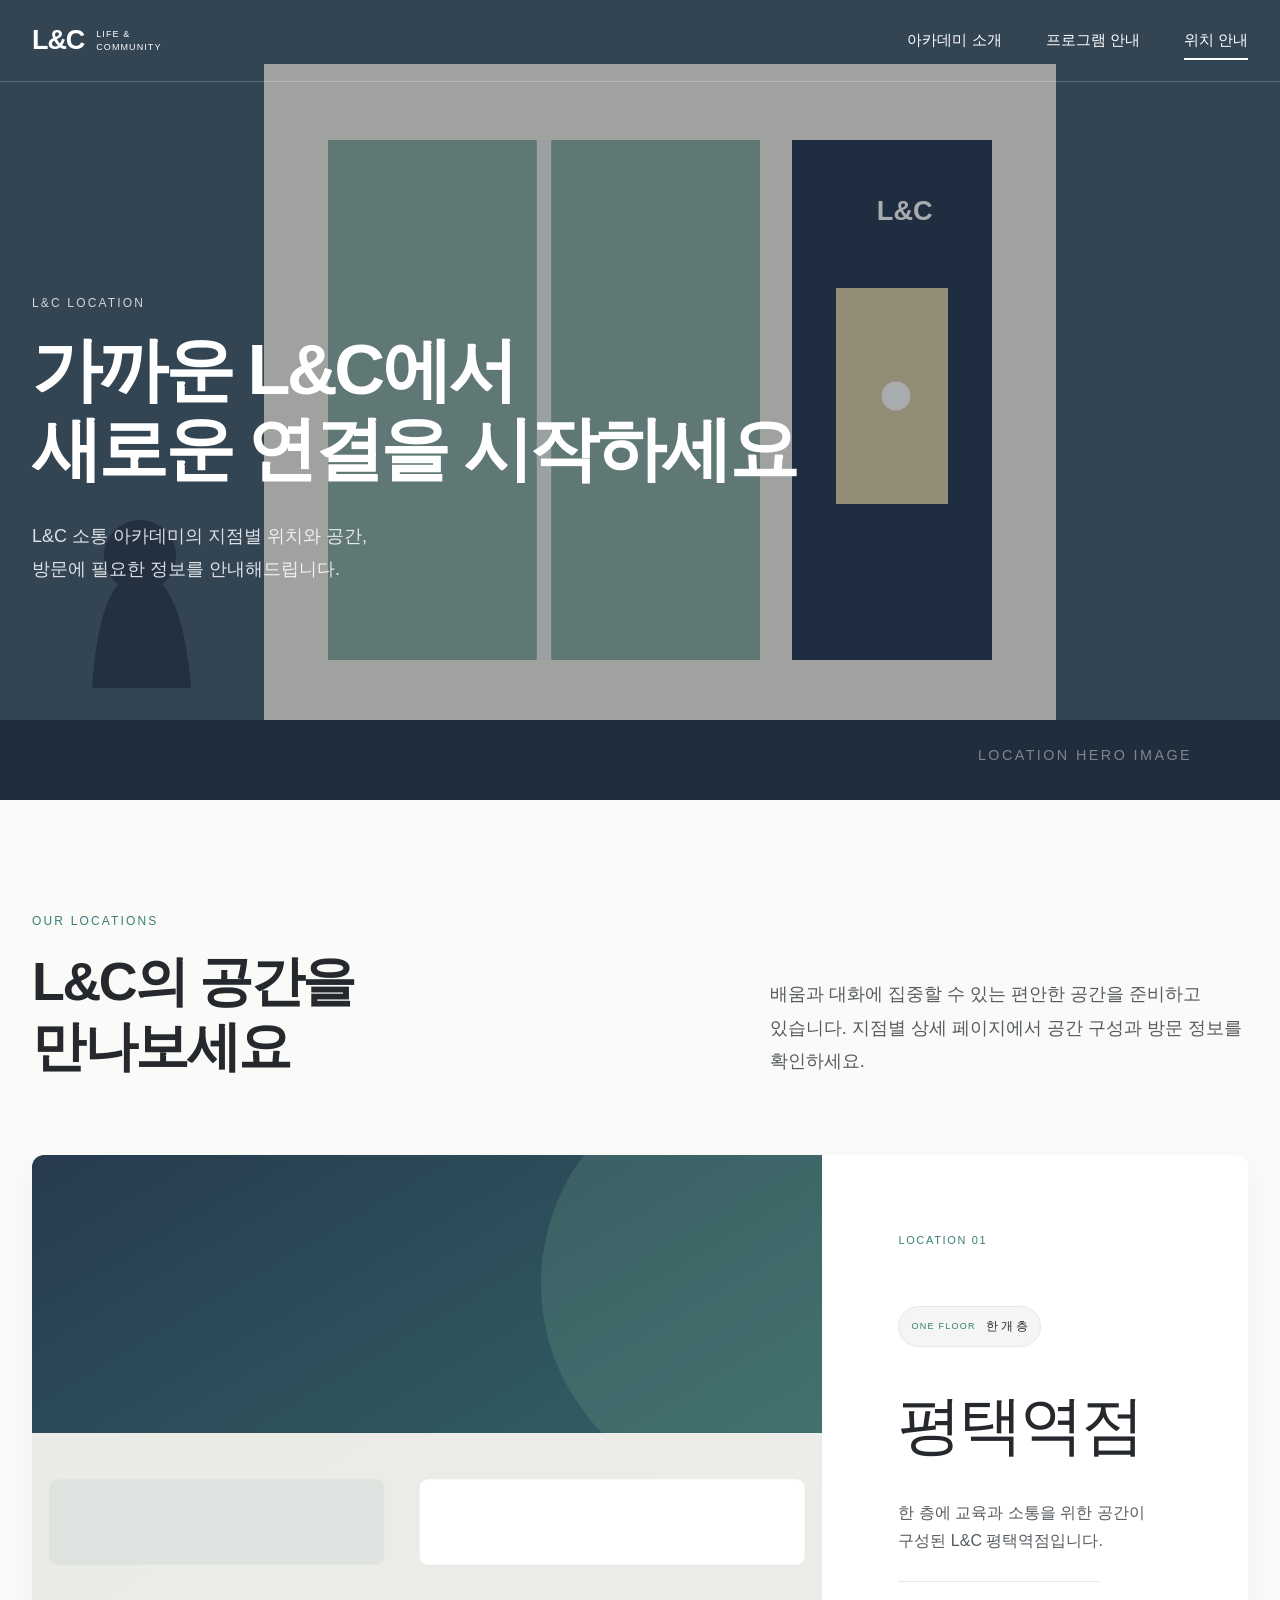
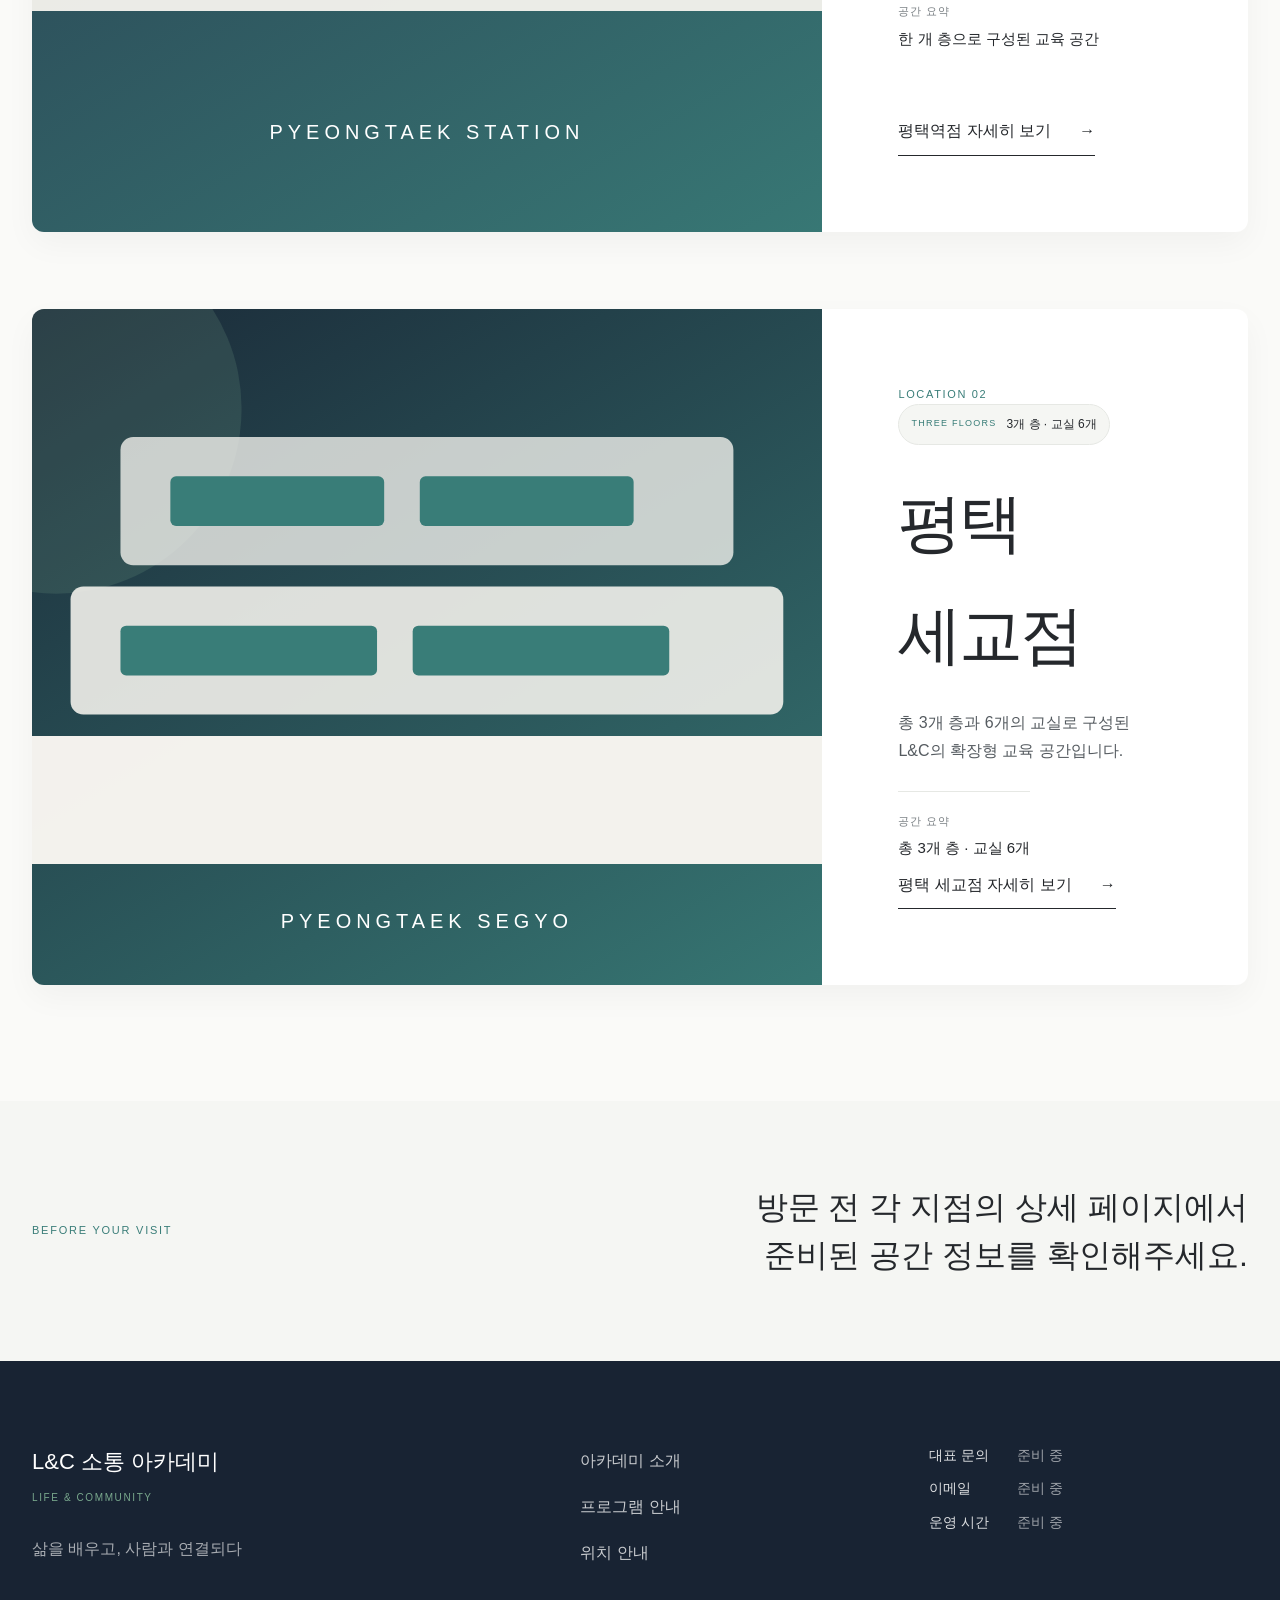
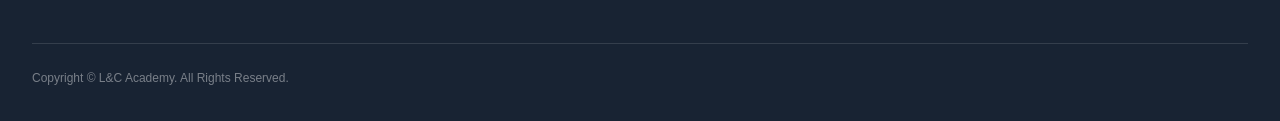
==== location.html @ 7b22af2c "Prepare L&C Academy website for production deployment" ====
<!doctype html>
<html lang="ko">
<head>
  <meta charset="utf-8">
  <meta name="viewport" content="width=device-width, initial-scale=1">
  <meta name="robots" content="noindex, nofollow">
  <meta name="description" content="L&C 소통 아카데미 평택역점과 평택 세교점의 공간 및 방문 정보를 확인하세요.">
  <meta name="theme-color" content="#26354a">
  <title>위치 안내 | L&amp;C 소통 아카데미</title>
  <link rel="stylesheet" href="assets/css/style.css">
</head>
<body class="lnc-page" data-page="location">
  <a class="lnc-skip-link" href="#lnc-main">본문으로 바로가기</a>
  <header class="lnc-header" data-header>
    <div class="lnc-header-inner">
      <a class="lnc-wordmark" href="index.html" aria-label="L&C 소통 아카데미 홈"><span class="lnc-wordmark-main">L&amp;C</span><span class="lnc-wordmark-sub">LIFE &amp; COMMUNITY</span></a>
      <button class="lnc-menu-toggle" type="button" aria-expanded="false" aria-controls="lnc-primary-nav" aria-label="메뉴 열기" data-menu-toggle><span class="lnc-menu-line"></span><span class="lnc-menu-line"></span></button>
      <nav class="lnc-nav" id="lnc-primary-nav" aria-label="주요 메뉴" data-menu><a class="lnc-nav-link" data-nav-page="academy" href="index.html">아카데미 소개</a><a class="lnc-nav-link" data-nav-page="programs" href="programs.html">프로그램 안내</a><a class="lnc-nav-link" data-nav-page="location" href="location.html">위치 안내</a></nav>
      <button class="lnc-menu-scrim" type="button" aria-label="메뉴 닫기" tabindex="-1" data-menu-scrim></button>
    </div>
  </header>

  <main id="lnc-main">
    <section class="lnc-subhero lnc-location-hero" aria-labelledby="lnc-location-title">
      <img class="lnc-hero-image" src="assets/images/placeholders/location-hero.svg" alt="편안한 대화와 배움을 위해 마련된 L&C 공간">
      <div class="lnc-hero-overlay"></div>
      <div class="lnc-container lnc-subhero-content"><p class="lnc-eyebrow lnc-eyebrow-light">L&amp;C LOCATION</p><h1 id="lnc-location-title">가까운 L&amp;C에서<br>새로운 연결을 시작하세요</h1><p>L&amp;C 소통 아카데미의 지점별 위치와 공간,<br>방문에 필요한 정보를 안내해드립니다.</p></div>
    </section>

    <section class="lnc-section lnc-locations" aria-labelledby="lnc-locations-title">
      <div class="lnc-container">
        <div class="lnc-section-heading lnc-section-heading-split"><div><p class="lnc-eyebrow">OUR LOCATIONS</p><h2 class="lnc-section-title" id="lnc-locations-title">L&amp;C의 공간을<br>만나보세요</h2></div><p class="lnc-section-summary">배움과 대화에 집중할 수 있는 편안한 공간을 준비하고 있습니다. 지점별 상세 페이지에서 공간 구성과 방문 정보를 확인하세요.</p></div>
        <div class="lnc-location-list">
          <article class="lnc-location-card lnc-reveal">
            <a class="lnc-location-image" href="locations/pyeongtaek-station.html" aria-label="평택역점 상세 정보 보기"><img src="assets/images/location/location-station.svg" alt="한 개 층으로 구성된 L&C 평택역점 교육 공간 안내 이미지"></a>
            <div class="lnc-location-info">
              <span class="lnc-location-number">LOCATION 01</span>
              <div class="lnc-location-copy">
                <span class="lnc-location-tag"><span>ONE FLOOR</span><strong>한 개 층</strong></span>
                <h3>평택역점</h3>
                <p>한 층에 교육과 소통을 위한 공간이 구성된 L&amp;C 평택역점입니다.</p>
                <p class="lnc-location-summary"><span>공간 요약</span><strong>한 개 층으로 구성된 교육 공간</strong></p>
              </div>
              <a class="lnc-text-link" href="locations/pyeongtaek-station.html">평택역점 자세히 보기 <span aria-hidden="true">→</span></a>
            </div>
          </article>

          <article class="lnc-location-card lnc-reveal">
            <a class="lnc-location-image" href="locations/pyeongtaek-segyo.html" aria-label="평택 세교점 상세 정보 보기"><img src="assets/images/location/location-segyo.svg" alt="총 3개 층과 6개 교실로 구성된 L&C 평택 세교점 안내 이미지"></a>
            <div class="lnc-location-info">
              <span class="lnc-location-number">LOCATION 02</span>
              <div class="lnc-location-copy">
                <span class="lnc-location-tag"><span>THREE FLOORS</span><strong>3개 층 · 교실 6개</strong></span>
                <h3>평택 세교점</h3>
                <p>총 3개 층과 6개의 교실로 구성된 L&amp;C의 확장형 교육 공간입니다.</p>
                <p class="lnc-location-summary"><span>공간 요약</span><strong>총 3개 층 · 교실 6개</strong></p>
              </div>
              <a class="lnc-text-link" href="locations/pyeongtaek-segyo.html">평택 세교점 자세히 보기 <span aria-hidden="true">→</span></a>
            </div>
          </article>
        </div>
      </div>
    </section>

    <section class="lnc-location-note" aria-label="방문 안내"><div class="lnc-container lnc-location-note-inner"><span>BEFORE YOUR VISIT</span><p>방문 전 각 지점의 상세 페이지에서<br>준비된 공간 정보를 확인해주세요.</p></div></section>
  </main>

  <footer class="lnc-footer">
    <div class="lnc-container lnc-footer-grid"><div class="lnc-footer-brand"><strong>L&amp;C 소통 아카데미</strong><span>LIFE &amp; COMMUNITY</span><p>삶을 배우고, 사람과 연결되다</p></div><nav class="lnc-footer-nav" aria-label="하단 메뉴"><a href="index.html">아카데미 소개</a><a href="programs.html">프로그램 안내</a><a href="location.html">위치 안내</a></nav><div class="lnc-footer-info"><p><span>대표 문의</span> 준비 중</p><p><span>이메일</span> 준비 중</p><p><span>운영 시간</span> 준비 중</p></div></div>
    <div class="lnc-container lnc-footer-bottom">Copyright © L&amp;C Academy. All Rights Reserved.</div>
  </footer>
  <script src="assets/js/main.js" defer></script>
</body>
</html>
---- assets/css/style.css ----
/*
L&C DESIGN LOCK

사용자가 디자인 변경을 명확하게 요청하지 않는 한
컬러, 폰트, 여백, 크기, 정렬, Hero, 카드, 버튼,
헤더, 푸터 및 반응형 디자인을 임의로 변경하지 않습니다.
*/

:root {
  --lnc-white: #ffffff;
  --lnc-page-bg: #ffffff;
  --lnc-soft-white: #fafaf8;
  --lnc-soft-gray: #f5f6f3;
  --lnc-line: #e6e8e4;

  --lnc-charcoal: #25282c;
  --lnc-body: #555b60;
  --lnc-muted: #777d81;

  --lnc-navy: #26354a;
  --lnc-navy-dark: #182333;
  --lnc-teal: #397d78;
  --lnc-growth: #79a88d;

  --lnc-container: 1240px;
  --lnc-header-height: 82px;
  --lnc-hero-height: 800px;
  --lnc-radius: 12px;
  --lnc-shadow: 0 12px 32px rgba(20, 32, 38, 0.04);
}

*, *::before, *::after { box-sizing: border-box; }
html { scroll-behavior: smooth; }
html,
body,
.lnc-page {
  background: var(--lnc-page-bg);
  color: var(--lnc-charcoal);
}
body {
  margin: 0;
  min-width: 320px;
  overflow-x: hidden;
  font-family: Pretendard, -apple-system, BlinkMacSystemFont, "Segoe UI", "Noto Sans KR", "Apple SD Gothic Neo", "Malgun Gothic", sans-serif;
  font-size: 16px;
  font-weight: 400;
  line-height: 1.75;
  word-break: keep-all;
  -webkit-font-smoothing: antialiased;
}
body.lnc-menu-open, body.lnc-lightbox-open { overflow: hidden; }
img { display: block; max-width: 100%; background-color: var(--lnc-soft-gray); }
a { color: inherit; text-decoration: none; }
button, input, textarea, select { font: inherit; }
button { color: inherit; }
[hidden] { display: none !important; }

a:focus-visible, button:focus-visible {
  outline: 3px solid #e9ad58;
  outline-offset: 4px;
  border-radius: 4px;
}

.lnc-skip-link {
  position: fixed;
  top: 10px;
  left: 50%;
  z-index: 1000;
  padding: 12px 20px;
  border-radius: 6px;
  background: var(--lnc-navy-dark);
  color: var(--lnc-white);
  transform: translate(-50%, -160%);
  transition: transform 0.18s ease;
}
.lnc-skip-link:focus { transform: translate(-50%, 0); }
.lnc-container { width: min(calc(100% - 64px), var(--lnc-container)); margin-inline: auto; }
.lnc-section { padding-block: clamp(104px, 9vw, 152px); background: var(--lnc-white); }
.lnc-eyebrow {
  margin: 0 0 22px;
  color: var(--lnc-teal);
  font-size: 12px;
  font-weight: 500;
  line-height: 1;
  letter-spacing: 0.18em;
  white-space: nowrap;
}
.lnc-eyebrow-light { color: rgba(255, 255, 255, 0.78); }
.lnc-section-title {
  width: min(100%, 760px);
  margin: 0;
  color: var(--lnc-charcoal);
  font-size: clamp(38px, 4.2vw, 62px);
  font-weight: 600;
  line-height: 1.2;
  letter-spacing: -0.045em;
}
.lnc-section-summary { max-width: 580px; margin: 0; color: var(--lnc-body); font-size: 18px; line-height: 1.85; }
.lnc-prose { max-width: 720px; color: var(--lnc-body); font-size: 17px; line-height: 1.95; }
.lnc-prose p { margin: 0 0 24px; }
.lnc-prose p:last-child { margin-bottom: 0; }
.lnc-lead { color: var(--lnc-charcoal); font-size: 21px; font-weight: 500; }
.lnc-section-heading { margin-bottom: clamp(56px, 6vw, 84px); }
.lnc-section-heading-split { display: grid; grid-template-columns: 1.1fr 0.8fr; gap: 80px; align-items: end; }
.lnc-editorial-head { display: grid; grid-template-columns: 0.8fr 1.2fr; gap: clamp(70px, 10vw, 160px); align-items: start; }
.lnc-editorial-copy { padding-top: 42px; }
.lnc-text-link {
  display: inline-flex;
  min-height: 48px;
  align-items: center;
  gap: 28px;
  border-bottom: 1px solid var(--lnc-charcoal);
  color: var(--lnc-charcoal);
  font-weight: 500;
  transition: color 0.18s ease, gap 0.18s ease, border-color 0.18s ease;
}
.lnc-text-link:hover { gap: 34px; border-color: var(--lnc-teal); color: var(--lnc-teal); }

/* Header */
.lnc-header {
  position: fixed;
  inset: 0 0 auto;
  z-index: 100;
  height: var(--lnc-header-height);
  border-bottom: 1px solid rgba(255, 255, 255, 0.2);
  color: var(--lnc-white);
  transition: background-color 0.22s ease, color 0.22s ease, box-shadow 0.22s ease, border-color 0.22s ease;
}
.lnc-header.is-scrolled {
  border-bottom: 1px solid var(--lnc-line);
  background: rgba(255, 255, 255, 0.97);
  box-shadow: 0 6px 20px rgba(20, 30, 35, 0.04);
  color: var(--lnc-charcoal);
  backdrop-filter: blur(12px);
}
.lnc-header-inner { position: relative; display: flex; width: min(calc(100% - 64px), var(--lnc-container)); height: 100%; margin-inline: auto; align-items: center; justify-content: space-between; }
.lnc-wordmark { display: inline-flex; width: 162px; align-items: center; gap: 12px; line-height: 1; }
.lnc-wordmark-main { font-size: 27px; font-weight: 600; letter-spacing: -0.04em; }
.lnc-wordmark-sub { max-width: 82px; font-size: 9px; font-weight: 500; line-height: 1.35; letter-spacing: 0.12em; }
.lnc-nav { display: flex; height: 100%; align-items: center; gap: 44px; }
.lnc-nav-link { position: relative; display: inline-flex; height: 100%; align-items: center; font-size: 15px; }
.lnc-nav-link::after { position: absolute; right: 0; bottom: 21px; left: 0; height: 2px; background: currentColor; content: ""; transform: scaleX(0); transform-origin: right; transition: transform 0.2s ease; }
.lnc-nav-link:hover::after, .lnc-nav-link.lnc-active::after { transform: scaleX(1); transform-origin: left; }
.lnc-nav-link.lnc-active { font-weight: 500; }
.lnc-header.is-scrolled .lnc-nav-link.lnc-active { color: var(--lnc-teal); }
.lnc-menu-toggle, .lnc-menu-scrim { display: none; }

/* Hero */
.lnc-hero, .lnc-subhero, .lnc-branch-hero { position: relative; isolation: isolate; overflow: hidden; color: var(--lnc-white); }
.lnc-hero-home, .lnc-subhero { width: 100%; height: var(--lnc-hero-height); min-height: var(--lnc-hero-height); }
.lnc-hero-image, .lnc-hero-home > .lnc-hero-image, .lnc-subhero > .lnc-hero-image { position: absolute; z-index: -2; inset: 0; width: 100%; height: 100%; object-fit: cover; object-position: center; }
.lnc-hero-overlay { position: absolute; z-index: -1; inset: 0; background: rgba(18, 31, 44, 0.34); }
.lnc-hero-content { display: flex; height: 100%; padding-top: 320px; flex-direction: column; align-items: flex-start; justify-content: flex-start; }
.lnc-hero-title { max-width: 850px; margin: 0; color: var(--lnc-white); font-size: clamp(58px, 6.5vw, 92px); font-weight: 600; line-height: 1.08; letter-spacing: -0.055em; }
.lnc-hero-copy { max-width: 660px; margin: 34px 0 0; color: rgba(255, 255, 255, 0.86); font-size: 18px; line-height: 1.8; }
.lnc-scroll-cue { position: absolute; right: max(32px, calc((100vw - var(--lnc-container)) / 2)); bottom: 62px; display: flex; align-items: center; gap: 16px; color: rgba(255, 255, 255, 0.72); font-size: 9px; letter-spacing: 0.18em; transform: rotate(90deg) translateX(100%); transform-origin: right center; }
.lnc-scroll-line { width: 68px; height: 1px; background: rgba(255, 255, 255, 0.64); }
.lnc-subhero-content { display: flex; height: 100%; padding-top: var(--lnc-header-height); flex-direction: column; align-items: flex-start; justify-content: center; }
.lnc-subhero-content h1, .lnc-branch-hero-content h1 { max-width: 840px; margin: 0; color: var(--lnc-white); font-size: clamp(54px, 5.5vw, 78px); font-weight: 600; line-height: 1.12; letter-spacing: -0.05em; }
.lnc-subhero-content > p:last-child, .lnc-branch-hero-content > p:last-child { max-width: 620px; margin: 32px 0 0; color: rgba(255, 255, 255, 0.84); font-size: 18px; line-height: 1.8; }
.lnc-academy-hero .lnc-hero-image { object-position: center; }
.lnc-program-hero .lnc-hero-image { object-position: center; }
.lnc-location-hero .lnc-hero-image { object-position: center 58%; }

/* Home */
.lnc-about { background: var(--lnc-white); }
.lnc-wide-figure { margin: 100px 0 0; }
.lnc-wide-figure img { width: 100%; aspect-ratio: 16 / 8; border-radius: var(--lnc-radius); object-fit: cover; object-position: center 48%; }
.lnc-wide-figure figcaption { display: flex; margin-top: 18px; justify-content: space-between; gap: 24px; color: var(--lnc-muted); font-size: 13px; }
.lnc-wide-figure figcaption span { color: var(--lnc-teal); letter-spacing: 0.12em; }
/* MISSION & VISION */
.lnc-mv-section {
  position: relative;
  isolation: isolate;
  overflow: hidden;
  background: var(--lnc-soft-white);
}
.lnc-mv-bg {
  position: absolute;
  z-index: -3;
  inset: -28px;
  background-image: url("../images/final/academy-mv-background.jpg");
  background-position: center;
  background-size: cover;
  filter: blur(14px);
  transform: scale(1.04);
}
.lnc-mv-overlay {
  position: absolute;
  z-index: -2;
  inset: 0;
  background:
    linear-gradient(180deg, rgba(250, 250, 248, 0.84), rgba(245, 246, 243, 0.78)),
    rgba(255, 255, 255, 0.16);
}
.lnc-mv-inner { position: relative; }
.lnc-mv-header {
  max-width: 920px;
  margin-inline: auto;
  text-align: center;
}
.lnc-mv-header .lnc-eyebrow { margin-bottom: 24px; }
.lnc-mv-title { margin-inline: auto; text-wrap: balance; }
.lnc-mv-summary {
  margin: 26px 0 0;
  color: var(--lnc-body);
  font-size: 17px;
  line-height: 1.85;
}
.lnc-mv-grid {
  display: grid;
  margin-top: clamp(58px, 6vw, 82px);
  grid-template-columns: repeat(2, minmax(0, 1fr));
  gap: clamp(22px, 3vw, 38px);
}
.lnc-mv-card {
  min-width: 0;
  overflow: hidden;
  border: 1px solid rgba(255, 255, 255, 0.82);
  border-radius: var(--lnc-radius);
  background: rgba(255, 255, 255, 0.84);
  box-shadow: 0 18px 44px rgba(20, 32, 38, 0.055);
  -webkit-backdrop-filter: blur(14px);
  backdrop-filter: blur(14px);
}
.lnc-mv-image {
  position: relative;
  overflow: hidden;
  margin: 0;
  aspect-ratio: 16 / 9;
  background: var(--lnc-soft-gray);
}
.lnc-mv-image::after {
  position: absolute;
  inset: 0;
  background: linear-gradient(180deg, transparent 68%, rgba(24, 35, 51, 0.08));
  content: "";
  pointer-events: none;
}
.lnc-mv-image img {
  width: 100%;
  height: 100%;
  object-fit: cover;
}
.lnc-mv-card:first-child .lnc-mv-image img { object-position: center 46%; }
.lnc-mv-card:last-child .lnc-mv-image img { object-position: center 50%; }
.lnc-mv-content { padding: clamp(34px, 4vw, 52px); text-align: left; }
.lnc-mv-kicker {
  display: flex;
  margin: 0 0 20px;
  align-items: center;
  gap: 14px;
  color: var(--lnc-muted);
  font-size: 11px;
  font-weight: 500;
  line-height: 1;
  letter-spacing: 0.17em;
}
.lnc-mv-kicker span { color: var(--lnc-teal); }
.lnc-mv-content h3 {
  margin: 0 0 24px;
  color: var(--lnc-charcoal);
  font-size: clamp(32px, 3.4vw, 46px);
  font-weight: 500;
  line-height: 1.15;
  letter-spacing: -0.035em;
}
.lnc-mv-copy {
  margin: 0;
  color: var(--lnc-charcoal);
  font-size: clamp(18px, 1.65vw, 22px);
  font-weight: 400;
  line-height: 1.75;
  letter-spacing: -0.02em;
}
.lnc-mv-note {
  margin: 30px 0 0;
  padding-top: 21px;
  border-top: 1px solid rgba(85, 91, 96, 0.14);
  color: var(--lnc-muted);
  font-size: 13px;
  line-height: 1.7;
}
.lnc-values { background: var(--lnc-white); }
.lnc-value-grid { display: grid; grid-template-columns: repeat(4, minmax(0, 1fr)); }
.lnc-value-item { min-width: 0; padding: 20px clamp(28px, 3vw, 46px) 16px; border-right: 1px solid var(--lnc-line); }
.lnc-value-item:first-child { padding-left: 0; }
.lnc-value-item:last-child { padding-right: 0; border-right: 0; }
.lnc-value-icon { width: 64px; height: 64px; margin-bottom: 42px; color: var(--lnc-teal); }
.lnc-value-icon svg { display: block; width: 100%; height: 100%; fill: none; stroke: currentColor; stroke-width: 2; stroke-linecap: round; stroke-linejoin: round; }
.lnc-value-item h3 { margin: 0 0 28px; font-size: 36px; font-weight: 500; letter-spacing: -0.04em; }
.lnc-value-item p { margin: 0; color: var(--lnc-body); line-height: 1.75; }
.lnc-value-item .lnc-value-lead { min-height: 82px; margin-bottom: 14px; color: var(--lnc-charcoal); font-size: 17px; font-weight: 500; }
.lnc-program-preview { background: var(--lnc-white); }
.lnc-preview-layout { display: grid; grid-template-columns: 1.08fr 0.92fr; gap: clamp(60px, 9vw, 128px); align-items: center; }
.lnc-preview-image img { width: 100%; aspect-ratio: 4 / 5; border-radius: var(--lnc-radius); object-fit: cover; object-position: 52% center; }
.lnc-preview-content .lnc-section-summary { margin-top: 32px; }
.lnc-course-list { margin: 54px 0 44px; padding: 0; border-top: 1px solid var(--lnc-line); list-style: none; }
.lnc-course-list li { display: grid; grid-template-columns: 46px 1fr auto; padding: 19px 0; align-items: center; border-bottom: 1px solid var(--lnc-line); }
.lnc-course-list span { color: var(--lnc-teal); font-size: 11px; letter-spacing: 0.1em; }
.lnc-course-list strong { font-weight: 500; }
.lnc-course-list em { color: var(--lnc-muted); font-size: 14px; font-style: normal; }
.lnc-closing { position: relative; isolation: isolate; overflow: hidden; padding-block: clamp(124px, 13vw, 190px); background: var(--lnc-teal); color: var(--lnc-white); }
.lnc-closing-image { position: absolute; z-index: -1; inset: 0; width: 100%; height: 100%; object-fit: cover; object-position: center; opacity: 0.24; }
.lnc-closing-content { position: relative; text-align: center; }
.lnc-closing h2 { margin: 0; font-size: clamp(52px, 6.2vw, 86px); font-weight: 600; line-height: 1.14; letter-spacing: -0.05em; }
.lnc-closing p:last-child { margin: 36px 0 0; color: rgba(255, 255, 255, 0.78); font-size: 17px; }

/* Program */
.lnc-program-intro { background: var(--lnc-white); }
.lnc-editorial-head-program { margin-bottom: 92px; }
.lnc-audience { position: relative; display: grid; overflow: hidden; grid-template-columns: 0.85fr 1.15fr; border: 1px solid var(--lnc-line); border-radius: var(--lnc-radius); background: var(--lnc-white); color: var(--lnc-charcoal); box-shadow: var(--lnc-shadow); }
.lnc-audience-image { position: absolute; inset: 0; width: 100%; height: 100%; object-fit: cover; object-position: center 46%; opacity: 0.13; }
.lnc-audience-title, .lnc-check-list { position: relative; z-index: 1; }
.lnc-audience-title { padding: 58px 64px; border-right: 1px solid var(--lnc-line); background: rgba(255, 255, 255, 0.78); }
.lnc-audience-title span { color: var(--lnc-teal); font-size: 11px; letter-spacing: 0.18em; }
.lnc-audience-title h3 { margin: 42px 0 0; font-size: clamp(28px, 3vw, 42px); font-weight: 500; line-height: 1.38; }
.lnc-check-list { margin: 0; padding: 42px 64px; background: rgba(255, 255, 255, 0.9); list-style: none; }
.lnc-check-list li { position: relative; padding: 12px 0 12px 32px; border-bottom: 1px solid var(--lnc-line); color: var(--lnc-body); }
.lnc-check-list li:last-child { border-bottom: 0; }
.lnc-check-list li::before { position: absolute; top: 22px; left: 2px; width: 12px; height: 6px; border-bottom: 1px solid var(--lnc-teal); border-left: 1px solid var(--lnc-teal); content: ""; transform: rotate(-45deg); }
.lnc-journey { background: var(--lnc-white); }
.lnc-journey-header { margin-bottom: clamp(64px, 7vw, 96px); }
.lnc-journey-headline span { display: block; }
.lnc-journey-mobile-break { display: none; }
.lnc-journey-description { max-width: 680px; margin-top: 30px; }
.lnc-journey-phases { display: grid; grid-template-columns: repeat(2, minmax(0, 1fr)); gap: clamp(28px, 4vw, 56px); }
.lnc-journey-phase-group { display: flex; min-width: 0; }
.lnc-journey-phase {
  position: relative;
  display: flex;
  width: 100%;
  min-height: 420px;
  overflow: hidden;
  padding: clamp(42px, 5vw, 66px);
  flex-direction: column;
  border: 1px solid var(--lnc-line);
  border-radius: 4px;
  background: var(--lnc-white);
}
.lnc-journey-phase-advanced { background: var(--lnc-soft-white); }
.lnc-journey-phase-meta { position: relative; display: flex; min-height: 72px; align-items: flex-start; justify-content: space-between; }
.lnc-journey-phase-label { position: relative; z-index: 1; color: var(--lnc-teal); font-size: 11px; font-weight: 500; line-height: 1; letter-spacing: 0.18em; }
.lnc-journey-phase-number {
  position: absolute;
  top: -36px;
  right: -10px;
  color: var(--lnc-line);
  font-size: clamp(82px, 8vw, 118px);
  font-weight: 500;
  line-height: 1;
  letter-spacing: -0.07em;
  pointer-events: none;
}
.lnc-journey-phase-content { position: relative; z-index: 1; display: flex; flex: 1; flex-direction: column; }
.lnc-journey-phase-heading { display: flex; align-items: baseline; justify-content: space-between; gap: 24px; }
.lnc-journey-phase-heading h3 { margin: 0; font-size: clamp(29px, 3vw, 38px); font-weight: 500; line-height: 1.3; letter-spacing: -0.035em; }
.lnc-journey-phase-duration { flex: 0 0 auto; color: var(--lnc-muted); font-size: 14px; font-weight: 500; }
.lnc-journey-phase-copy { margin: 42px 0 0; color: var(--lnc-body); font-size: clamp(19px, 1.8vw, 23px); line-height: 1.72; letter-spacing: -0.02em; }
.lnc-journey-phase-range { margin: auto 0 0; padding-top: 54px; color: var(--lnc-teal); font-size: 11px; font-weight: 500; letter-spacing: 0.16em; }
.lnc-journey-timeline-desktop {
  position: relative;
  display: grid;
  margin: 72px 0 0;
  padding: 0;
  grid-template-columns: repeat(4, minmax(0, 1fr)) minmax(34px, 0.45fr) repeat(4, minmax(0, 1fr));
  list-style: none;
}
.lnc-journey-timeline-desktop::before { position: absolute; top: 6px; right: 5.5%; left: 5.5%; height: 1px; background: var(--lnc-line); content: ""; }
.lnc-journey-timeline-desktop li { position: relative; z-index: 1; display: flex; min-width: 0; flex-direction: column; align-items: center; text-align: center; }
.lnc-journey-node { display: block; width: 13px; height: 13px; border: 1px solid var(--lnc-teal); border-radius: 50%; background: var(--lnc-white); }
.lnc-journey-month { margin-top: 17px; color: var(--lnc-muted); font-size: 10px; line-height: 1; letter-spacing: 0.12em; white-space: nowrap; }
.lnc-journey-month strong { color: var(--lnc-charcoal); font-size: 12px; font-weight: 500; }
.lnc-journey-transition { padding-top: 0; }
.lnc-journey-transition span { display: block; width: 19px; height: 19px; margin-top: -3px; border: 1px solid var(--lnc-teal); border-radius: 50%; background: var(--lnc-white); }
.lnc-journey-timeline-mobile, .lnc-journey-mobile-transition { display: none; }
.lnc-journey-closing { max-width: 720px; margin: 76px 0 0; padding-top: 42px; border-top: 1px solid var(--lnc-line); color: var(--lnc-charcoal); font-size: clamp(22px, 2.3vw, 30px); line-height: 1.65; letter-spacing: -0.025em; }

@media (min-width: 769px) {
  .lnc-journey-headline > span { white-space: nowrap; }
}

.lnc-levels { background: var(--lnc-soft-white); }
.lnc-level-list { margin: 72px 0 0; padding: 0; border-top: 1px solid var(--lnc-charcoal); list-style: none; }
.lnc-level-list li { display: grid; min-height: 168px; padding: 26px 0; grid-template-columns: 64px minmax(190px, 240px) 1fr auto; align-items: center; gap: 32px; border-bottom: 1px solid var(--lnc-line); transition: color 0.18s ease; }
.lnc-level-list li:hover { color: var(--lnc-teal); }
.lnc-level-number { color: var(--lnc-muted); font-size: 11px; letter-spacing: 0.12em; }
.lnc-level-image { width: 100%; aspect-ratio: 3 / 2; border-radius: var(--lnc-radius); object-fit: cover; object-position: center 44%; }
.lnc-level-copy h3 { margin: 0; font-size: 28px; font-weight: 500; }
.lnc-level-copy p { margin: 10px 0 0; color: var(--lnc-body); }
.lnc-level-word { color: var(--lnc-muted); font-size: 11px; letter-spacing: 0.16em; }
.lnc-how { position: relative; isolation: isolate; overflow: hidden; background: var(--lnc-soft-white); color: var(--lnc-charcoal); }
.lnc-how > .lnc-container { position: relative; z-index: 1; }
.lnc-method-image { position: absolute; z-index: 0; inset: 0; width: 100%; height: 100%; object-fit: cover; object-position: center 48%; opacity: 0.07; }
.lnc-how .lnc-section-title { color: var(--lnc-charcoal); }
.lnc-how-head { display: grid; grid-template-columns: 1fr 0.85fr; gap: 90px; align-items: end; }
.lnc-how-head .lnc-prose { color: var(--lnc-body); }
.lnc-method-grid { display: grid; margin: 86px 0 0; padding: 0; grid-template-columns: repeat(4, 1fr); border-top: 1px solid var(--lnc-line); list-style: none; }
.lnc-method-grid li { min-height: 290px; padding: 38px 32px; border-right: 1px solid var(--lnc-line); }
.lnc-method-grid li:last-child { border-right: 0; }
.lnc-method-grid span { color: var(--lnc-teal); font-size: 11px; letter-spacing: 0.14em; }
.lnc-method-grid h3 { margin: 58px 0 22px; font-size: 27px; font-weight: 500; }
.lnc-method-grid p { margin: 0; color: var(--lnc-body); font-size: 15px; line-height: 1.8; }
.lnc-operating-principles { display: grid; margin-top: 80px; padding: 42px 0 0; grid-template-columns: 0.6fr 1.4fr; border-top: 1px solid var(--lnc-line); }
.lnc-operating-principles h3 { margin: 0; font-size: 20px; font-weight: 500; }
.lnc-operating-principles ul { display: grid; margin: 0; padding: 0; grid-template-columns: repeat(2, 1fr); gap: 12px 40px; list-style: none; }
.lnc-operating-principles li { color: var(--lnc-body); }
.lnc-operating-principles li::before { margin-right: 12px; color: var(--lnc-teal); content: "—"; }
.lnc-stories { background: var(--lnc-white); }
.lnc-stories-layout { display: grid; grid-template-columns: 0.8fr 1.2fr; gap: clamp(70px, 10vw, 150px); align-items: center; }
.lnc-stories .lnc-section-summary { margin-top: 34px; }
.lnc-coming-soon { position: relative; isolation: isolate; overflow: hidden; padding: clamp(54px, 6vw, 82px); border: 1px solid var(--lnc-line); border-radius: var(--lnc-radius); background: var(--lnc-soft-white); box-shadow: var(--lnc-shadow); }
.lnc-changes-image { position: absolute; z-index: -1; inset: 0; width: 100%; height: 100%; object-fit: cover; object-position: center 48%; opacity: 0.11; }
.lnc-coming-soon::after { position: absolute; right: -60px; bottom: -100px; width: 240px; height: 240px; border: 1px solid var(--lnc-line); border-radius: 50%; content: ""; }
.lnc-coming-soon > span { color: var(--lnc-teal); font-size: 11px; letter-spacing: 0.16em; }
.lnc-coming-soon h3 { margin: 42px 0 24px; font-size: clamp(28px, 3vw, 40px); font-weight: 500; line-height: 1.4; }
.lnc-coming-soon p { position: relative; z-index: 1; margin: 0; color: var(--lnc-body); }
.lnc-page-end { padding-block: clamp(112px, 12vw, 170px); background: var(--lnc-teal); color: var(--lnc-white); text-align: center; }
.lnc-page-end h2 { margin: 0; font-size: clamp(48px, 5.5vw, 76px); font-weight: 600; line-height: 1.18; letter-spacing: -0.05em; }
.lnc-page-end p:last-child { margin: 34px 0 0; color: rgba(255, 255, 255, 0.76); font-size: 17px; }

/* Locations */
.lnc-locations { background: var(--lnc-soft-white); }
.lnc-location-list { display: grid; grid-auto-rows: 1fr; gap: clamp(40px, 6vw, 80px); }
.lnc-location-card { display: grid; min-height: 590px; overflow: hidden; grid-template-columns: 1.3fr 0.7fr; border-radius: var(--lnc-radius); background: var(--lnc-white); box-shadow: var(--lnc-shadow); }
.lnc-location-image { overflow: hidden; min-height: 590px; }
.lnc-location-image img { width: 100%; height: 100%; object-fit: cover; transition: transform 0.45s ease; }
.lnc-location-image:hover img { transform: scale(1.015); }
.lnc-location-info { display: flex; padding: clamp(46px, 6vw, 76px); flex-direction: column; align-items: flex-start; justify-content: space-between; }
.lnc-location-number { color: var(--lnc-teal); font-size: 11px; letter-spacing: 0.15em; }
.lnc-location-copy { display: flex; flex-direction: column; align-items: flex-start; }
.lnc-location-tag { display: inline-flex; margin-bottom: 22px; padding: 9px 12px; border: 1px solid var(--lnc-line); border-radius: 999px; align-items: center; gap: 10px; background: var(--lnc-soft-gray); }
.lnc-location-tag span { color: var(--lnc-teal); font-size: 9px; letter-spacing: 0.14em; }
.lnc-location-tag strong { color: var(--lnc-charcoal); font-size: 12px; font-weight: 500; }
.lnc-location-info h3 { margin: 0 0 18px; font-size: clamp(44px, 5vw, 64px); font-weight: 500; letter-spacing: -0.05em; }
.lnc-location-info p { margin: 0; color: var(--lnc-body); }
.lnc-location-summary { display: grid; margin-top: 26px !important; padding-top: 20px; border-top: 1px solid var(--lnc-line); gap: 4px; }
.lnc-location-summary span { color: var(--lnc-muted); font-size: 11px; letter-spacing: 0.08em; }
.lnc-location-summary strong { color: var(--lnc-charcoal); font-size: 15px; font-weight: 500; }
.lnc-location-note { padding-block: 82px; background: var(--lnc-soft-gray); }
.lnc-location-note-inner { display: flex; align-items: center; justify-content: space-between; gap: 60px; }
.lnc-location-note-inner span { color: var(--lnc-teal); font-size: 11px; letter-spacing: 0.16em; }
.lnc-location-note-inner p { margin: 0; font-size: clamp(24px, 2.5vw, 34px); line-height: 1.5; text-align: right; }

/* Branch */
.lnc-branch-hero .lnc-hero-image { object-position: center; }
.lnc-branch-hero-content { display: flex; height: 100%; padding-top: var(--lnc-header-height); flex-direction: column; align-items: flex-start; justify-content: center; }
.lnc-breadcrumb { display: flex; margin-bottom: 48px; gap: 12px; color: rgba(255, 255, 255, 0.67); font-size: 13px; }
.lnc-breadcrumb a { border-bottom: 1px solid rgba(255, 255, 255, 0.45); }
.lnc-branch-intro { background: var(--lnc-soft-white); }
.lnc-branch-overview { margin-bottom: 72px; }
.lnc-branch-facts { display: grid; margin: 0; grid-template-columns: repeat(auto-fit, minmax(180px, 1fr)); border-top: 1px solid var(--lnc-charcoal); }
.lnc-branch-facts div { min-height: 126px; padding: 26px 24px 22px 0; border-right: 1px solid var(--lnc-line); border-bottom: 1px solid var(--lnc-line); }
.lnc-branch-facts div:not(:first-child) { padding-left: 24px; }
.lnc-branch-facts div:last-child { border-right: 0; }
.lnc-branch-facts dt { margin-bottom: 20px; color: var(--lnc-muted); font-size: 12px; letter-spacing: 0.08em; }
.lnc-branch-facts dd { margin: 0; color: var(--lnc-charcoal); font-size: 20px; font-weight: 500; }
.lnc-directions { background: var(--lnc-white); }
.lnc-direction-layout { display: grid; grid-template-columns: 0.75fr 1.25fr; gap: 70px; }
.lnc-info-list { margin: 0; border-top: 1px solid var(--lnc-charcoal); }
.lnc-info-list div { display: grid; min-height: 76px; grid-template-columns: 150px 1fr; align-items: center; border-bottom: 1px solid var(--lnc-line); }
.lnc-info-list dt { color: var(--lnc-charcoal); font-weight: 500; }
.lnc-info-list dd { margin: 0; color: var(--lnc-muted); }
.lnc-map-placeholder { position: relative; display: flex; min-height: 430px; overflow: hidden; border-radius: var(--lnc-radius); align-items: center; justify-content: center; background-color: #dfe4df; background-image: linear-gradient(30deg, transparent 49%, rgba(57, 125, 120, 0.08) 50%, transparent 51%), linear-gradient(150deg, transparent 49%, rgba(57, 125, 120, 0.08) 50%, transparent 51%); background-size: 70px 70px; color: var(--lnc-navy); text-align: center; }
.lnc-map-placeholder strong { font-size: 23px; font-weight: 500; line-height: 1.55; }
.lnc-map-placeholder small { position: absolute; right: 24px; bottom: 20px; color: var(--lnc-muted); font-size: 9px; letter-spacing: 0.16em; }
.lnc-map-marker { position: absolute; top: 23%; left: 27%; width: 20px; height: 20px; border: 5px solid var(--lnc-teal); border-radius: 50% 50% 50% 0; transform: rotate(-45deg); }
.lnc-space { background: var(--lnc-soft-white); }
.lnc-space-head { margin-bottom: 78px; }
.lnc-gallery-help { color: var(--lnc-teal); font-size: 14px; }
.lnc-gallery { display: grid; height: 700px; grid-template-columns: 1.45fr 0.75fr 0.75fr; grid-template-rows: repeat(2, 1fr); gap: 14px; }
.lnc-gallery-item { position: relative; overflow: hidden; min-width: 0; margin: 0; padding: 0; border: 0; border-radius: 10px; background: var(--lnc-navy); cursor: zoom-in; }
.lnc-gallery-item img { width: 100%; height: 100%; object-fit: cover; transition: opacity 0.2s ease, transform 0.35s ease; }
.lnc-gallery-item:hover img { opacity: 0.82; transform: scale(1.012); }
.lnc-gallery-item span { position: absolute; right: 18px; bottom: 16px; left: 18px; color: var(--lnc-white); font-size: 13px; text-shadow: 0 2px 10px rgba(0, 0, 0, 0.35); }
.lnc-gallery-main { grid-row: 1 / 3; }
.lnc-gallery-item:nth-child(4) { grid-column: 2 / 4; }
.lnc-parking { background: var(--lnc-white); }
.lnc-parking-layout { display: grid; grid-template-columns: 0.8fr 1.2fr; gap: clamp(70px, 10vw, 160px); }
.lnc-parking-layout .lnc-section-summary { margin-top: 34px; }
.lnc-parking-list { display: grid; margin: 0; grid-template-columns: repeat(2, 1fr); border-top: 1px solid var(--lnc-charcoal); }
.lnc-parking-list div { padding: 28px 16px 28px 0; border-bottom: 1px solid var(--lnc-line); }
.lnc-parking-list div:nth-child(odd) { border-right: 1px solid var(--lnc-line); }
.lnc-parking-list div:nth-child(even) { padding-left: 28px; }
.lnc-parking-list dt { margin-bottom: 10px; color: var(--lnc-charcoal); font-weight: 500; }
.lnc-parking-list dd { margin: 0; color: var(--lnc-muted); }

/* Floor and classroom guides */
.lnc-floor-guide { background: var(--lnc-navy); color: var(--lnc-white); }
.lnc-floor-guide .lnc-section-title { color: var(--lnc-white); }
.lnc-floor-guide .lnc-section-summary { color: rgba(255, 255, 255, 0.7); }
.lnc-floor-guide .lnc-eyebrow { color: var(--lnc-growth); }
.lnc-floor-flow { display: grid; margin: 0; padding: 0; grid-template-columns: repeat(3, 1fr); list-style: none; }
.lnc-floor-item { position: relative; min-height: 290px; padding: 42px 46px; border-top: 1px solid rgba(255, 255, 255, 0.6); border-right: 1px solid rgba(255, 255, 255, 0.16); }
.lnc-floor-item:last-child { border-right: 0; }
.lnc-floor-item > span { color: var(--lnc-growth); font-size: 11px; letter-spacing: 0.16em; }
.lnc-floor-item h3 { margin: 54px 0 24px; font-size: clamp(54px, 6vw, 78px); font-weight: 500; line-height: 1; }
.lnc-floor-item p { max-width: 230px; margin: 0; color: rgba(255, 255, 255, 0.68); }
.lnc-classrooms { background: var(--lnc-white); }
.lnc-classroom-grid { display: grid; grid-template-columns: repeat(3, 1fr); gap: 24px; }
.lnc-classroom-card { overflow: hidden; border: 1px solid var(--lnc-line); border-radius: var(--lnc-radius); background: var(--lnc-soft-white); }
.lnc-classroom-card > img { width: 100%; aspect-ratio: 4 / 3; object-fit: cover; }
.lnc-classroom-card > div { padding: 30px; }
.lnc-classroom-card > div > span { color: var(--lnc-teal); font-size: 10px; letter-spacing: 0.14em; }
.lnc-classroom-card h3 { margin: 14px 0 28px; font-size: 30px; font-weight: 500; }
.lnc-classroom-card dl { margin: 0; border-top: 1px solid var(--lnc-line); }
.lnc-classroom-card dl div { display: flex; min-height: 46px; align-items: center; justify-content: space-between; gap: 18px; border-bottom: 1px solid var(--lnc-line); }
.lnc-classroom-card dt { color: var(--lnc-body); font-size: 13px; }
.lnc-classroom-card dd { margin: 0; color: var(--lnc-muted); font-size: 13px; }
.lnc-segyo-gallery { display: grid; grid-template-columns: repeat(3, 1fr); grid-auto-rows: 250px; gap: 14px; }
.lnc-segyo-gallery-main { grid-column: span 2; grid-row: span 2; }

/* Legacy branch link protection */
.lnc-legacy-location { background: var(--lnc-soft-white); }
.lnc-legacy-choice { display: grid; grid-template-columns: 0.8fr 1.2fr; gap: clamp(70px, 10vw, 160px); }
.lnc-choice-actions { display: flex; flex-direction: column; align-items: flex-start; gap: 20px; }
.lnc-choice-link { display: grid; width: 100%; min-height: 94px; padding: 22px 26px; grid-template-columns: 38px 1fr auto; align-items: center; border: 1px solid var(--lnc-line); border-radius: var(--lnc-radius); background: var(--lnc-white); transition: border-color 0.18s ease, transform 0.18s ease; }
.lnc-choice-link:hover { border-color: var(--lnc-teal); transform: translateY(-2px); }
.lnc-choice-link > span:first-child { color: var(--lnc-teal); font-size: 11px; }
.lnc-choice-link strong { font-size: 21px; font-weight: 500; }

/* Lightbox */
.lnc-lightbox { position: fixed; z-index: 500; inset: 0; display: grid; padding: 60px; place-items: center; }
.lnc-lightbox-backdrop { position: absolute; inset: 0; width: 100%; height: 100%; padding: 0; border: 0; background: rgba(14, 21, 31, 0.92); cursor: zoom-out; }
.lnc-lightbox-panel { position: relative; z-index: 1; width: min(1100px, 100%); max-height: calc(100vh - 120px); }
.lnc-lightbox-panel img { width: 100%; max-height: calc(100vh - 170px); border-radius: 8px; object-fit: contain; }
.lnc-lightbox-panel p { margin: 12px 0 0; color: rgba(255, 255, 255, 0.8); font-size: 14px; text-align: center; }
.lnc-lightbox-close { position: absolute; z-index: 2; top: -48px; right: 0; width: 44px; height: 44px; padding: 0; border: 1px solid rgba(255, 255, 255, 0.5); border-radius: 50%; background: transparent; cursor: pointer; }
.lnc-lightbox-close::before, .lnc-lightbox-close::after { position: absolute; top: 21px; left: 12px; width: 19px; height: 1px; background: var(--lnc-white); content: ""; }
.lnc-lightbox-close::before { transform: rotate(45deg); }
.lnc-lightbox-close::after { transform: rotate(-45deg); }

/* Footer */
.lnc-footer { padding-top: 82px; background: #182333; color: var(--lnc-white); }
.lnc-footer-grid { display: grid; padding-bottom: 72px; grid-template-columns: 1.2fr 0.7fr 0.8fr; gap: 70px; }
.lnc-footer-brand { display: flex; flex-direction: column; align-items: flex-start; }
.lnc-footer-brand strong { font-size: 22px; font-weight: 500; }
.lnc-footer-brand span { margin-top: 8px; color: var(--lnc-growth); font-size: 10px; letter-spacing: 0.16em; }
.lnc-footer-brand p { margin: 28px 0 0; color: rgba(255, 255, 255, 0.62); }
.lnc-footer-nav { display: flex; flex-direction: column; align-items: flex-start; gap: 10px; }
.lnc-footer-nav a { padding: 4px 0; color: rgba(255, 255, 255, 0.76); }
.lnc-footer-nav a:hover { color: var(--lnc-white); }
.lnc-footer-info p { display: flex; margin: 0 0 9px; color: rgba(255, 255, 255, 0.58); font-size: 14px; }
.lnc-footer-info span { min-width: 88px; color: rgba(255, 255, 255, 0.85); }
.lnc-footer-bottom { padding-block: 24px 32px; border-top: 1px solid rgba(255, 255, 255, 0.12); color: rgba(255, 255, 255, 0.42); font-size: 12px; }

/* Subtle reveal */
.lnc-reveal { opacity: 0; transform: translateY(18px); transition: opacity 0.6s ease, transform 0.6s ease; }
.lnc-reveal.lnc-visible { opacity: 1; transform: translateY(0); }

@media (max-width: 1100px) {
  .lnc-value-grid { grid-template-columns: repeat(2, minmax(0, 1fr)); }
  .lnc-value-item { padding: 42px 42px 48px; border-right: 0; border-bottom: 0; }
  .lnc-value-item:nth-child(odd) { padding-left: 0; border-right: 1px solid var(--lnc-line); }
  .lnc-value-item:nth-child(even) { padding-right: 0; }
  .lnc-value-item:nth-child(-n+2) { padding-top: 12px; border-bottom: 1px solid var(--lnc-line); }
  .lnc-value-item:nth-child(n+3) { padding-top: 48px; padding-bottom: 12px; }
  .lnc-value-item .lnc-value-lead { min-height: auto; }
  .lnc-method-grid { grid-template-columns: repeat(2, 1fr); }
  .lnc-method-grid li:nth-child(2) { border-right: 0; }
  .lnc-method-grid li:nth-child(-n+2) { border-bottom: 1px solid var(--lnc-line); }
  .lnc-gallery { height: 620px; }
}

@media (max-width: 1024px) {
  :root { --lnc-hero-height: 680px; }
  .lnc-hero-content { padding-top: 254px; }
  .lnc-classroom-grid { grid-template-columns: repeat(2, 1fr); }
}

@media (max-width: 900px) {
  :root { --lnc-header-height: 72px; }
  .lnc-container, .lnc-header-inner { width: min(calc(100% - 48px), var(--lnc-container)); }
  .lnc-section-heading-split, .lnc-editorial-head, .lnc-preview-layout, .lnc-how-head, .lnc-stories-layout, .lnc-direction-layout, .lnc-parking-layout { grid-template-columns: 1fr; gap: 54px; }
  .lnc-editorial-copy { max-width: 680px; padding-top: 0; }
  .lnc-section-heading-split { align-items: start; }
  .lnc-mv-content { padding: 34px; }
  .lnc-preview-image img { max-height: 670px; aspect-ratio: 5 / 4; }
  .lnc-audience { grid-template-columns: 1fr; }
  .lnc-audience-title { border-right: 0; border-bottom: 1px solid var(--lnc-line); }
  .lnc-journey-phase { padding: 42px 38px; }
  .lnc-level-list li { grid-template-columns: 54px minmax(170px, 210px) 1fr; gap: 24px; }
  .lnc-level-word { display: none; }
  .lnc-method-grid li { min-height: 250px; }
  .lnc-location-card { grid-template-columns: 1fr; }
  .lnc-location-image { min-height: 470px; }
  .lnc-location-info { min-height: 430px; }
  .lnc-legacy-choice { grid-template-columns: 1fr; gap: 54px; }
  .lnc-segyo-gallery { grid-template-columns: repeat(2, 1fr); grid-auto-rows: 230px; }
  .lnc-segyo-gallery-main { grid-column: span 2; }
  .lnc-gallery { height: auto; grid-template-columns: repeat(2, 1fr); grid-template-rows: 430px 250px; }
  .lnc-gallery-main { grid-column: 1 / 3; grid-row: auto; }
  .lnc-gallery-item:nth-child(4) { grid-column: auto; }
  .lnc-parking-layout { gap: 60px; }
  .lnc-footer-grid { grid-template-columns: 1fr 0.6fr; }
  .lnc-footer-info { grid-column: 1 / 3; }
}

@media (max-width: 768px) {
  :root { --lnc-hero-height: 620px; }
  body { font-size: 16px; line-height: 1.7; }
  .lnc-container, .lnc-header-inner { width: min(calc(100% - 40px), var(--lnc-container)); }
  .lnc-section { padding-block: 88px; }
  .lnc-desktop-break { display: none; }
  .lnc-section-title { font-size: clamp(36px, 10vw, 48px); }
  .lnc-section-summary, .lnc-prose { font-size: 16px; }
  .lnc-lead { font-size: 19px; }
  .lnc-wordmark { width: 150px; }
  .lnc-menu-toggle { position: relative; z-index: 103; display: flex; width: 48px; height: 48px; padding: 0 10px; border: 0; align-items: center; justify-content: center; background: transparent; }
  .lnc-menu-line { position: absolute; width: 25px; height: 1px; background: currentColor; transition: transform 0.2s ease, top 0.2s ease; }
  .lnc-menu-line:first-child { top: 19px; }
  .lnc-menu-line:last-child { top: 28px; }
  .lnc-menu-open .lnc-menu-line:first-child { top: 24px; transform: rotate(45deg); }
  .lnc-menu-open .lnc-menu-line:last-child { top: 24px; transform: rotate(-45deg); }
  .lnc-menu-open .lnc-header { color: var(--lnc-navy-dark); }
  .lnc-nav { position: fixed; z-index: 102; top: 0; right: 0; display: flex; width: min(86vw, 410px); height: 100dvh; padding: 120px 40px 50px; flex-direction: column; align-items: stretch; gap: 0; background: var(--lnc-soft-white); color: var(--lnc-navy-dark); transform: translateX(105%); transition: transform 0.25s ease; }
  .lnc-menu-open .lnc-nav { transform: translateX(0); }
  .lnc-nav-link { height: auto; min-height: 72px; border-bottom: 1px solid var(--lnc-line); align-items: center; font-size: 21px; }
  .lnc-nav-link::after { right: auto; bottom: 0; width: 36px; }
  .lnc-menu-scrim { position: fixed; z-index: 101; inset: 0; display: block; width: 100%; height: 100dvh; padding: 0; border: 0; background: rgba(16, 24, 35, 0.55); opacity: 0; visibility: hidden; transition: opacity 0.2s ease, visibility 0.2s ease; }
  .lnc-menu-open .lnc-menu-scrim { opacity: 1; visibility: visible; }
  .lnc-hero-overlay { background: rgba(18, 31, 44, 0.34); }
  .lnc-hero-content { padding-top: 230px; }
  .lnc-academy-hero .lnc-hero-image { object-position: center 70%; }
  .lnc-program-hero .lnc-hero-image { object-position: center 72%; }
  .lnc-hero-title { font-size: clamp(49px, 14vw, 68px); line-height: 1.12; }
  .lnc-hero-copy { margin-top: 28px; font-size: 16px; }
  .lnc-scroll-cue { right: 20px; bottom: 44px; }
  .lnc-subhero-content h1, .lnc-branch-hero-content h1 { font-size: clamp(45px, 12vw, 60px); }
  .lnc-subhero-content > p:last-child, .lnc-branch-hero-content > p:last-child { font-size: 16px; }
  .lnc-wide-figure { margin-top: 66px; }
  .lnc-wide-figure img { aspect-ratio: 4 / 3; }
  .lnc-wide-figure figcaption { flex-direction: column; gap: 4px; }
  .lnc-mv-bg { inset: -20px; filter: blur(11px); }
  .lnc-mv-header { max-width: 640px; }
  .lnc-mv-summary { margin-top: 22px; font-size: 16px; }
  .lnc-mv-grid { margin-top: 50px; grid-template-columns: 1fr; gap: 26px; }
  .lnc-mv-card { width: min(100%, 620px); margin-inline: auto; }
  .lnc-mv-content { padding: 34px 32px 38px; }
  .lnc-value-grid { grid-template-columns: 1fr; }
  .lnc-value-item, .lnc-value-item:first-child, .lnc-value-item:nth-child(3), .lnc-value-item:last-child { padding: 40px 0; border-right: 0; border-bottom: 1px solid var(--lnc-line); }
  .lnc-value-item:first-child { padding-top: 0; }
  .lnc-value-item:last-child { padding-bottom: 0; border-bottom: 0; }
  .lnc-value-icon { margin-bottom: 28px; }
  .lnc-value-item h3 { margin-bottom: 20px; font-size: 32px; }
  .lnc-preview-image img { max-height: 520px; aspect-ratio: 4 / 3; }
  .lnc-closing p:last-child { font-size: 16px; }
  .lnc-editorial-head-program { margin-bottom: 60px; }
  .lnc-audience-title, .lnc-check-list { padding: 40px 28px; }
  .lnc-audience-title h3 { margin-top: 28px; }
  .lnc-journey-header { margin-bottom: 58px; }
  .lnc-journey-phases { display: block; }
  .lnc-journey-phase-group { display: block; }
  .lnc-journey-phase { min-height: 0; padding: 42px 36px; }
  .lnc-journey-phase-meta { min-height: 66px; }
  .lnc-journey-phase-number { top: -28px; right: -4px; font-size: 88px; }
  .lnc-journey-phase-copy { margin-top: 34px; }
  .lnc-journey-phase-range { margin-top: 52px; padding-top: 0; }
  .lnc-journey-timeline-desktop { display: none; }
  .lnc-journey-timeline-mobile {
    position: relative;
    display: grid;
    margin: 38px 0 10px 6px;
    padding: 0;
    gap: 0;
    list-style: none;
  }
  .lnc-journey-timeline-mobile::before { position: absolute; top: 7px; bottom: 7px; left: 6px; width: 1px; background: var(--lnc-line); content: ""; }
  .lnc-journey-timeline-mobile li { position: relative; z-index: 1; display: grid; min-height: 54px; grid-template-columns: 34px 1fr; align-items: start; color: var(--lnc-muted); font-size: 11px; line-height: 1; letter-spacing: 0.14em; }
  .lnc-journey-timeline-mobile .lnc-journey-node { margin-top: 0; }
  .lnc-journey-timeline-mobile li > span:last-child { padding-top: 1px; }
  .lnc-journey-mobile-transition { position: relative; display: block; width: 100%; height: 70px; }
  .lnc-journey-mobile-transition::before { position: absolute; top: 0; bottom: 0; left: 12px; width: 1px; background: var(--lnc-line); content: ""; }
  .lnc-journey-mobile-transition::after { position: absolute; top: 25px; left: 4px; width: 17px; height: 17px; border: 1px solid var(--lnc-teal); border-radius: 50%; background: var(--lnc-white); content: ""; }
  .lnc-journey-closing { margin-top: 58px; padding-top: 34px; }
  .lnc-level-list li { grid-template-columns: 44px 1fr; min-height: auto; padding-block: 28px; gap: 18px; }
  .lnc-level-image, .lnc-level-copy { grid-column: 2; }
  .lnc-level-copy h3 { font-size: 24px; }
  .lnc-level-copy p { margin-top: 6px; }
  .lnc-method-grid { grid-template-columns: 1fr; }
  .lnc-method-grid li { min-height: auto; padding: 34px 0; border-right: 0; border-bottom: 1px solid var(--lnc-line); }
  .lnc-method-grid li:nth-child(2) { border-bottom: 1px solid var(--lnc-line); }
  .lnc-method-grid li:last-child { border-bottom: 0; }
  .lnc-method-grid h3 { margin: 24px 0 12px; }
  .lnc-operating-principles { grid-template-columns: 1fr; gap: 30px; }
  .lnc-operating-principles ul { grid-template-columns: 1fr; }
  .lnc-coming-soon { padding: 46px 30px; }
  .lnc-location-image { min-height: 360px; }
  .lnc-location-info { min-height: 330px; padding: 38px 28px; }
  .lnc-location-copy { margin-block: 34px; }
  .lnc-location-info h3 { font-size: 42px; }
  .lnc-location-note-inner { align-items: flex-start; flex-direction: column; gap: 26px; }
  .lnc-location-note-inner p { text-align: left; }
  .lnc-breadcrumb { margin-bottom: 38px; }
  .lnc-branch-overview { margin-bottom: 54px; }
  .lnc-branch-facts { grid-template-columns: repeat(2, 1fr); }
  .lnc-branch-facts div, .lnc-branch-facts div:not(:first-child) { padding: 24px 18px 20px; }
  .lnc-branch-facts div:nth-child(even) { border-right: 0; }
  .lnc-floor-flow { grid-template-columns: 1fr; }
  .lnc-floor-item { min-height: auto; padding: 36px 0; border-right: 0; border-bottom: 1px solid rgba(255, 255, 255, 0.16); }
  .lnc-floor-item h3 { margin: 30px 0 18px; }
  .lnc-info-list div { grid-template-columns: 120px 1fr; }
  .lnc-map-placeholder { min-height: 360px; }
  .lnc-gallery { grid-template-rows: 320px 190px; gap: 9px; }
  .lnc-gallery-item span { right: 12px; bottom: 10px; left: 12px; font-size: 12px; }
  .lnc-parking-list { grid-template-columns: 1fr; }
  .lnc-parking-list div:nth-child(odd) { border-right: 0; }
  .lnc-parking-list div:nth-child(even) { padding-left: 0; }
  .lnc-lightbox { padding: 24px; }
  .lnc-lightbox-panel { max-height: calc(100vh - 48px); }
  .lnc-lightbox-panel img { max-height: calc(100vh - 120px); }
  .lnc-lightbox-close { top: -52px; }
  .lnc-footer { padding-top: 66px; }
  .lnc-footer-grid { grid-template-columns: 1fr; gap: 44px; padding-bottom: 52px; }
  .lnc-footer-info { grid-column: auto; }
}

@media (max-width: 430px) {
  :root { --lnc-hero-height: 580px; }
  .lnc-hero-content { padding-top: 170px; }
  .lnc-container, .lnc-header-inner { width: calc(100% - 32px); }
  .lnc-section { padding-block: 78px; }
  .lnc-section-title { font-size: 36px; }
  .lnc-mv-title { line-height: 1.28; }
  .lnc-mv-summary { margin-top: 20px; line-height: 1.75; }
  .lnc-mv-grid { margin-top: 44px; gap: 22px; }
  .lnc-mv-image { aspect-ratio: 4 / 3; }
  .lnc-mv-content { padding: 30px 24px 32px; }
  .lnc-mv-content h3 { margin-bottom: 20px; font-size: 32px; }
  .lnc-mv-copy { font-size: 18px; line-height: 1.72; }
  .lnc-mv-note { margin-top: 26px; padding-top: 18px; }
  .lnc-hero-title { font-size: 49px; }
  .lnc-hero-copy { max-width: 330px; }
  .lnc-subhero-content h1, .lnc-branch-hero-content h1 { font-size: 43px; }
  .lnc-subhero-content > p:last-child, .lnc-branch-hero-content > p:last-child { max-width: 340px; }
  .lnc-scroll-cue { display: none; }
  .lnc-course-list li { grid-template-columns: 36px 1fr auto; }
  .lnc-journey-mobile-break { display: inline; }
  .lnc-journey-description { margin-top: 24px; }
  .lnc-journey-phase { padding: 36px 26px 38px; }
  .lnc-journey-phase-heading { align-items: flex-start; flex-direction: column; gap: 8px; }
  .lnc-journey-phase-heading h3 { font-size: 29px; }
  .lnc-journey-phase-copy { margin-top: 30px; font-size: 19px; }
  .lnc-journey-phase-range { margin-top: 44px; }
  .lnc-journey-closing { font-size: 22px; }
  .lnc-page-end h2, .lnc-closing h2 { font-size: 45px; }
  .lnc-gallery { display: grid; grid-template-rows: 270px 150px; }
  .lnc-info-list div { grid-template-columns: 108px 1fr; }
  .lnc-branch-facts { grid-template-columns: 1fr; }
  .lnc-branch-facts div, .lnc-branch-facts div:not(:first-child) { padding-inline: 0; border-right: 0; }
  .lnc-classroom-grid { grid-template-columns: 1fr; }
  .lnc-segyo-gallery { grid-template-columns: 1fr; grid-auto-rows: 240px; }
  .lnc-segyo-gallery-main { grid-column: auto; grid-row: auto; }
  .lnc-choice-link { min-height: 88px; padding-inline: 20px; }
}

@media (prefers-reduced-motion: reduce) {
  html { scroll-behavior: auto; }
  *, *::before, *::after { scroll-behavior: auto !important; transition-duration: 0.01ms !important; animation-duration: 0.01ms !important; animation-iteration-count: 1 !important; }
  .lnc-reveal { opacity: 1; transform: none; }
}
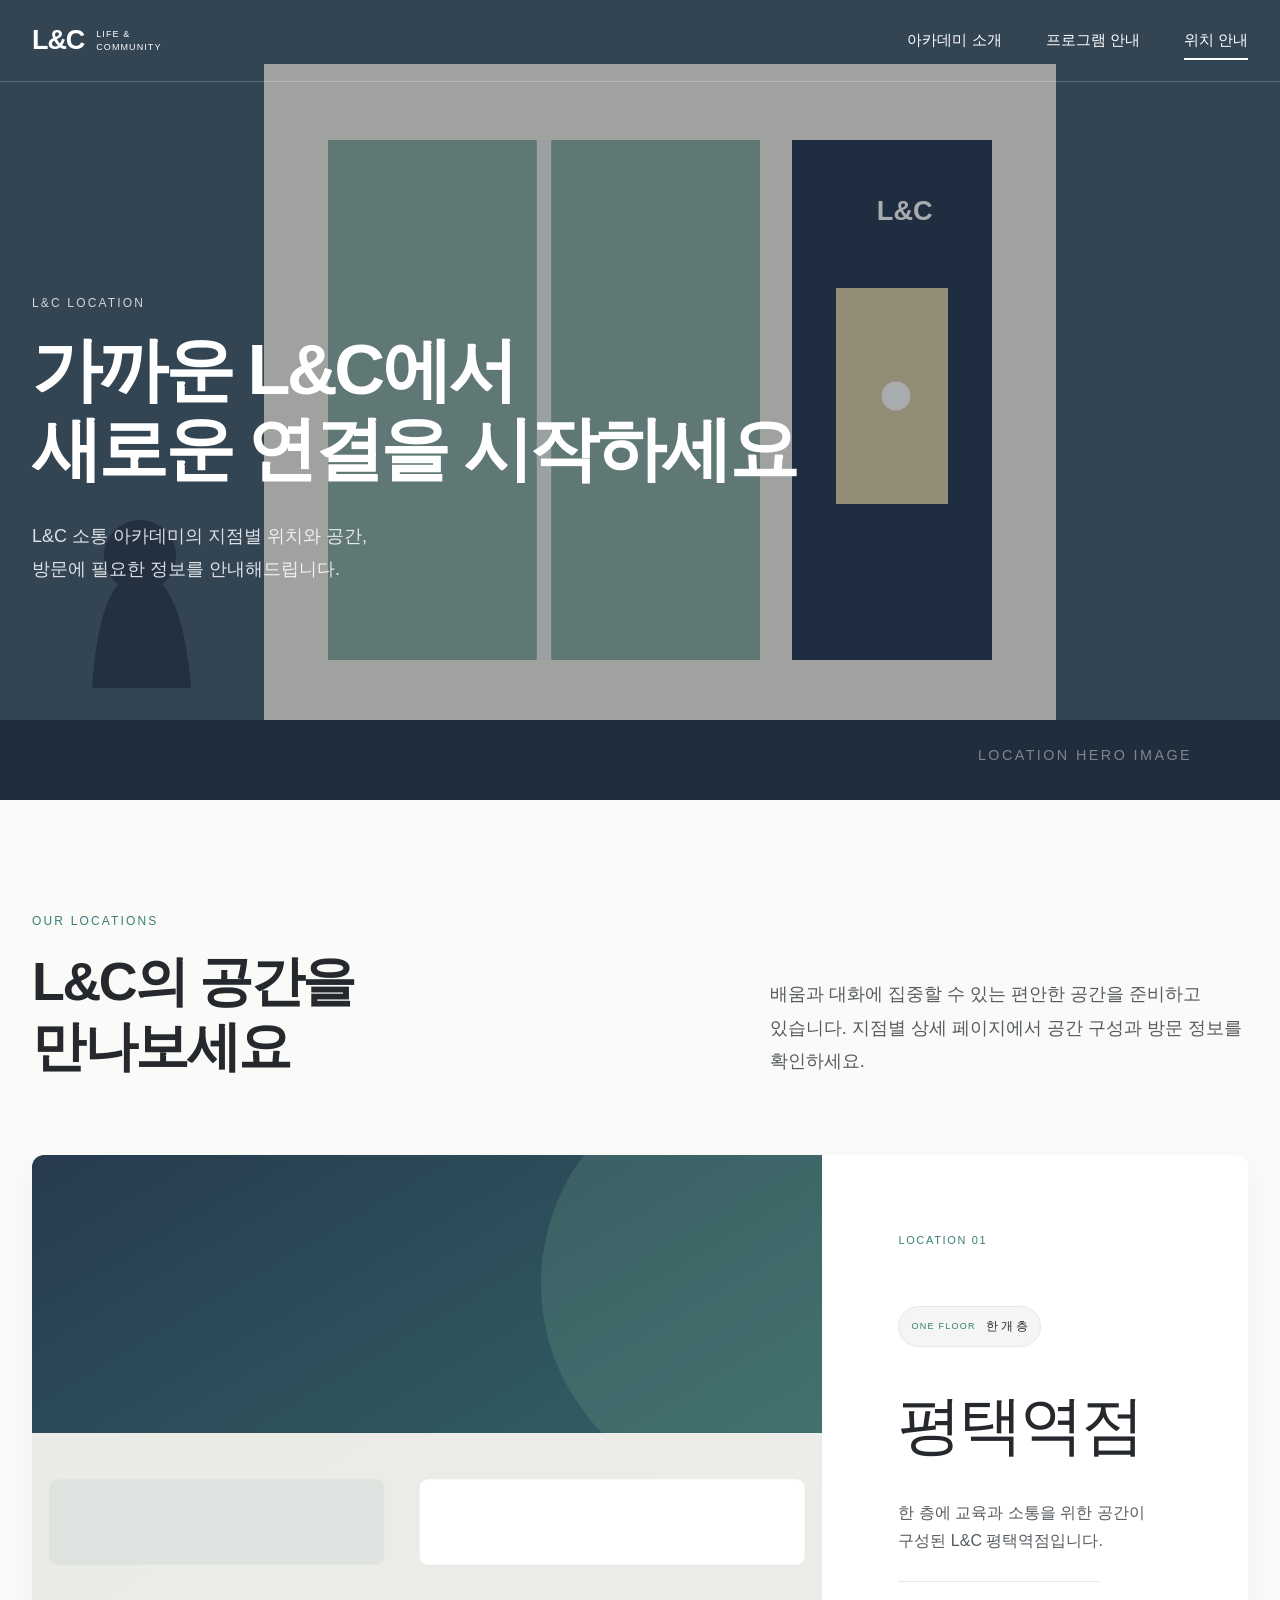
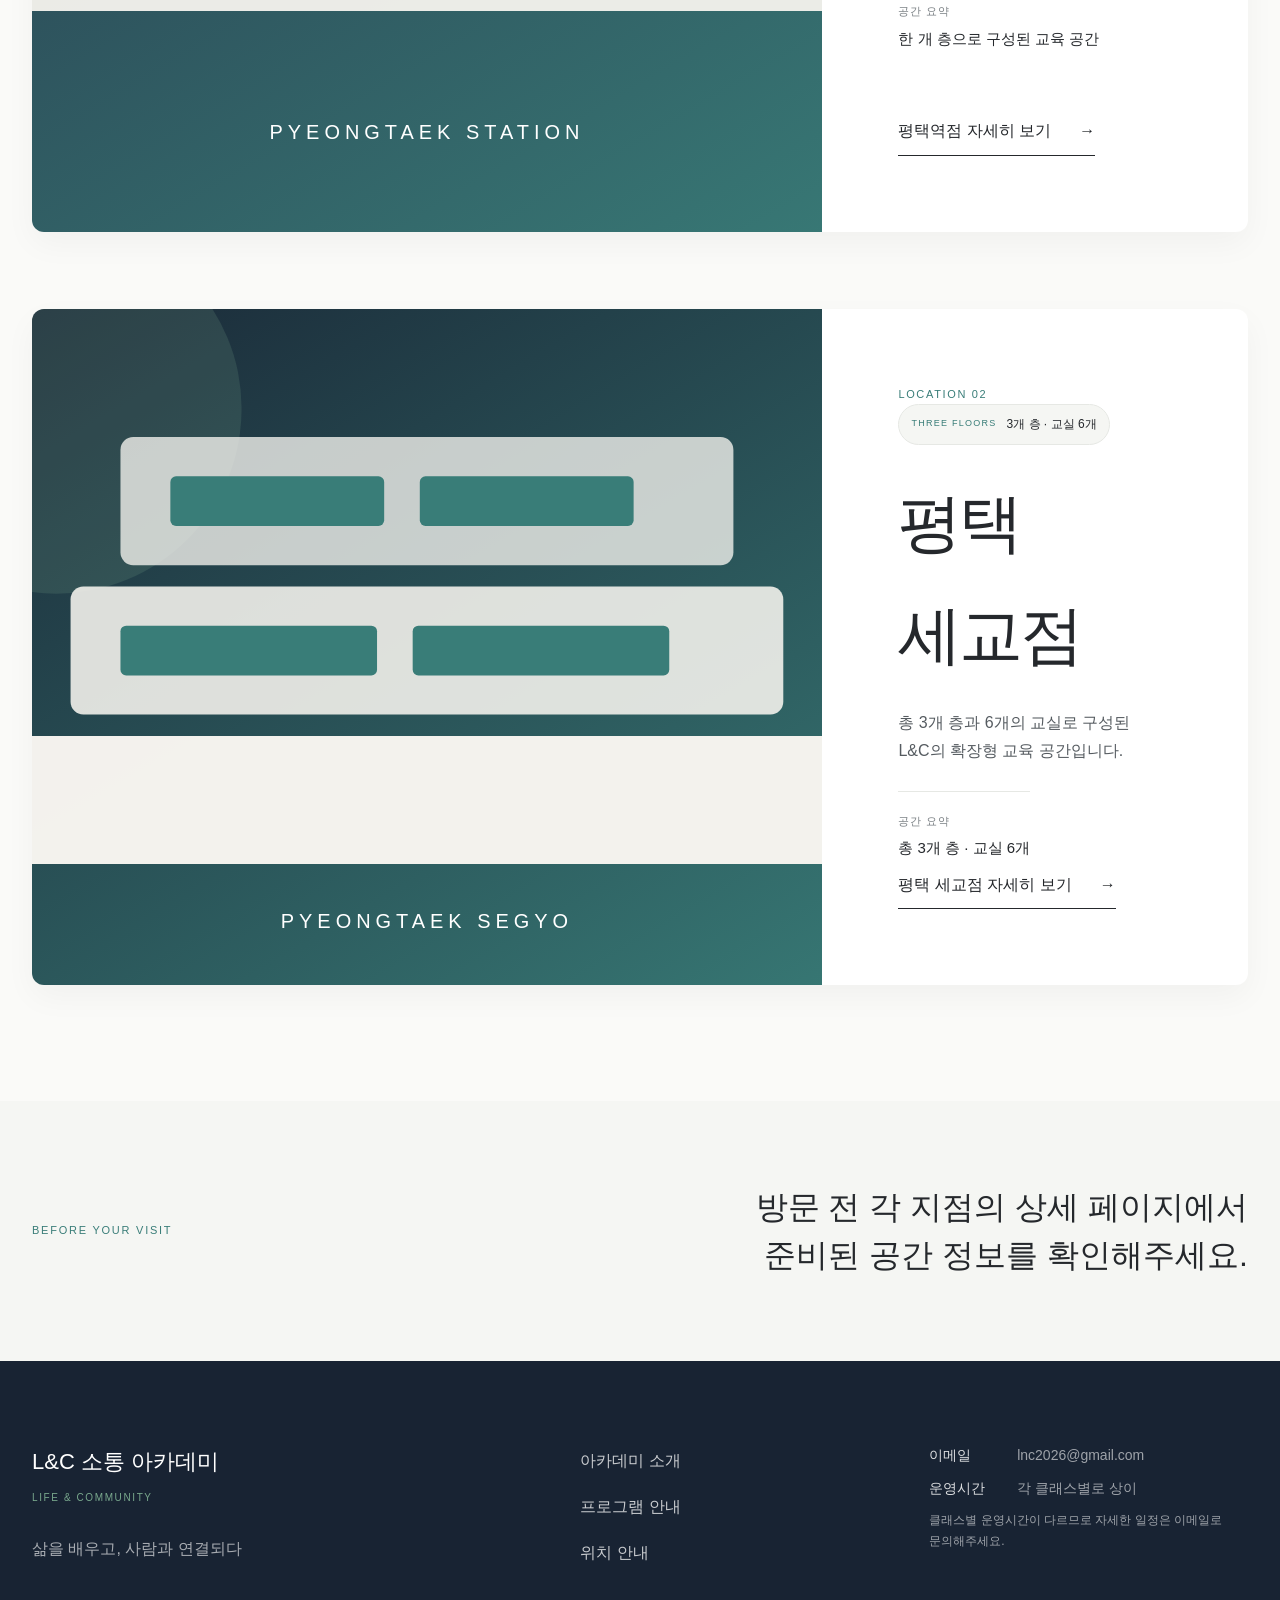
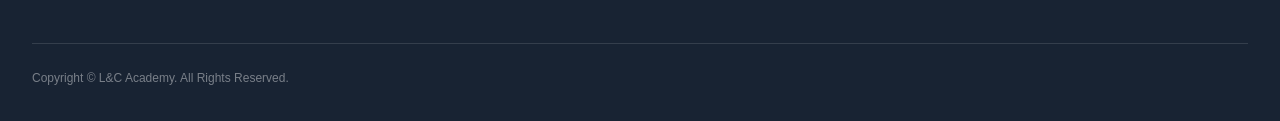
==== commit e4b5098b: "Update footer contact information" ====
--- a/location.html
+++ b/location.html
@@ -66,7 +66,7 @@
   </main>
 
   <footer class="lnc-footer">
-    <div class="lnc-container lnc-footer-grid"><div class="lnc-footer-brand"><strong>L&amp;C 소통 아카데미</strong><span>LIFE &amp; COMMUNITY</span><p>삶을 배우고, 사람과 연결되다</p></div><nav class="lnc-footer-nav" aria-label="하단 메뉴"><a href="index.html">아카데미 소개</a><a href="programs.html">프로그램 안내</a><a href="location.html">위치 안내</a></nav><div class="lnc-footer-info"><p><span>대표 문의</span> 준비 중</p><p><span>이메일</span> 준비 중</p><p><span>운영 시간</span> 준비 중</p></div></div>
+    <div class="lnc-container lnc-footer-grid"><div class="lnc-footer-brand"><strong>L&amp;C 소통 아카데미</strong><span>LIFE &amp; COMMUNITY</span><p>삶을 배우고, 사람과 연결되다</p></div><nav class="lnc-footer-nav" aria-label="하단 메뉴"><a href="index.html">아카데미 소개</a><a href="programs.html">프로그램 안내</a><a href="location.html">위치 안내</a></nav><div class="lnc-footer-info"><p><span>이메일</span> <a href="mailto:lnc2026@gmail.com">lnc2026@gmail.com</a></p><p><span>운영시간</span> 각 클래스별로 상이</p><p class="lnc-footer-note">클래스별 운영시간이 다르므로 자세한 일정은 이메일로 문의해주세요.</p></div></div>
     <div class="lnc-container lnc-footer-bottom">Copyright © L&amp;C Academy. All Rights Reserved.</div>
   </footer>
   <script src="assets/js/main.js" defer></script>
--- a/assets/css/style.css
+++ b/assets/css/style.css
@@ -390,8 +390,8 @@
 .lnc-level-copy p { margin: 10px 0 0; color: var(--lnc-body); }
 .lnc-level-word { color: var(--lnc-muted); font-size: 11px; letter-spacing: 0.16em; }
 .lnc-how { position: relative; isolation: isolate; overflow: hidden; background: var(--lnc-soft-white); color: var(--lnc-charcoal); }
+.lnc-how::before { position: absolute; z-index: 0; inset: 0; background-image: url("../images/final/program-method-bg.webp"); background-position: center 48%; background-size: cover; content: ""; opacity: 0.07; }
 .lnc-how > .lnc-container { position: relative; z-index: 1; }
-.lnc-method-image { position: absolute; z-index: 0; inset: 0; width: 100%; height: 100%; object-fit: cover; object-position: center 48%; opacity: 0.07; }
 .lnc-how .lnc-section-title { color: var(--lnc-charcoal); }
 .lnc-how-head { display: grid; grid-template-columns: 1fr 0.85fr; gap: 90px; align-items: end; }
 .lnc-how-head .lnc-prose { color: var(--lnc-body); }
@@ -542,6 +542,7 @@
 .lnc-footer-nav a:hover { color: var(--lnc-white); }
 .lnc-footer-info p { display: flex; margin: 0 0 9px; color: rgba(255, 255, 255, 0.58); font-size: 14px; }
 .lnc-footer-info span { min-width: 88px; color: rgba(255, 255, 255, 0.85); }
+.lnc-footer-info .lnc-footer-note { display: block; font-size: 12px; }
 .lnc-footer-bottom { padding-block: 24px 32px; border-top: 1px solid rgba(255, 255, 255, 0.12); color: rgba(255, 255, 255, 0.42); font-size: 12px; }
 
 /* Subtle reveal */
